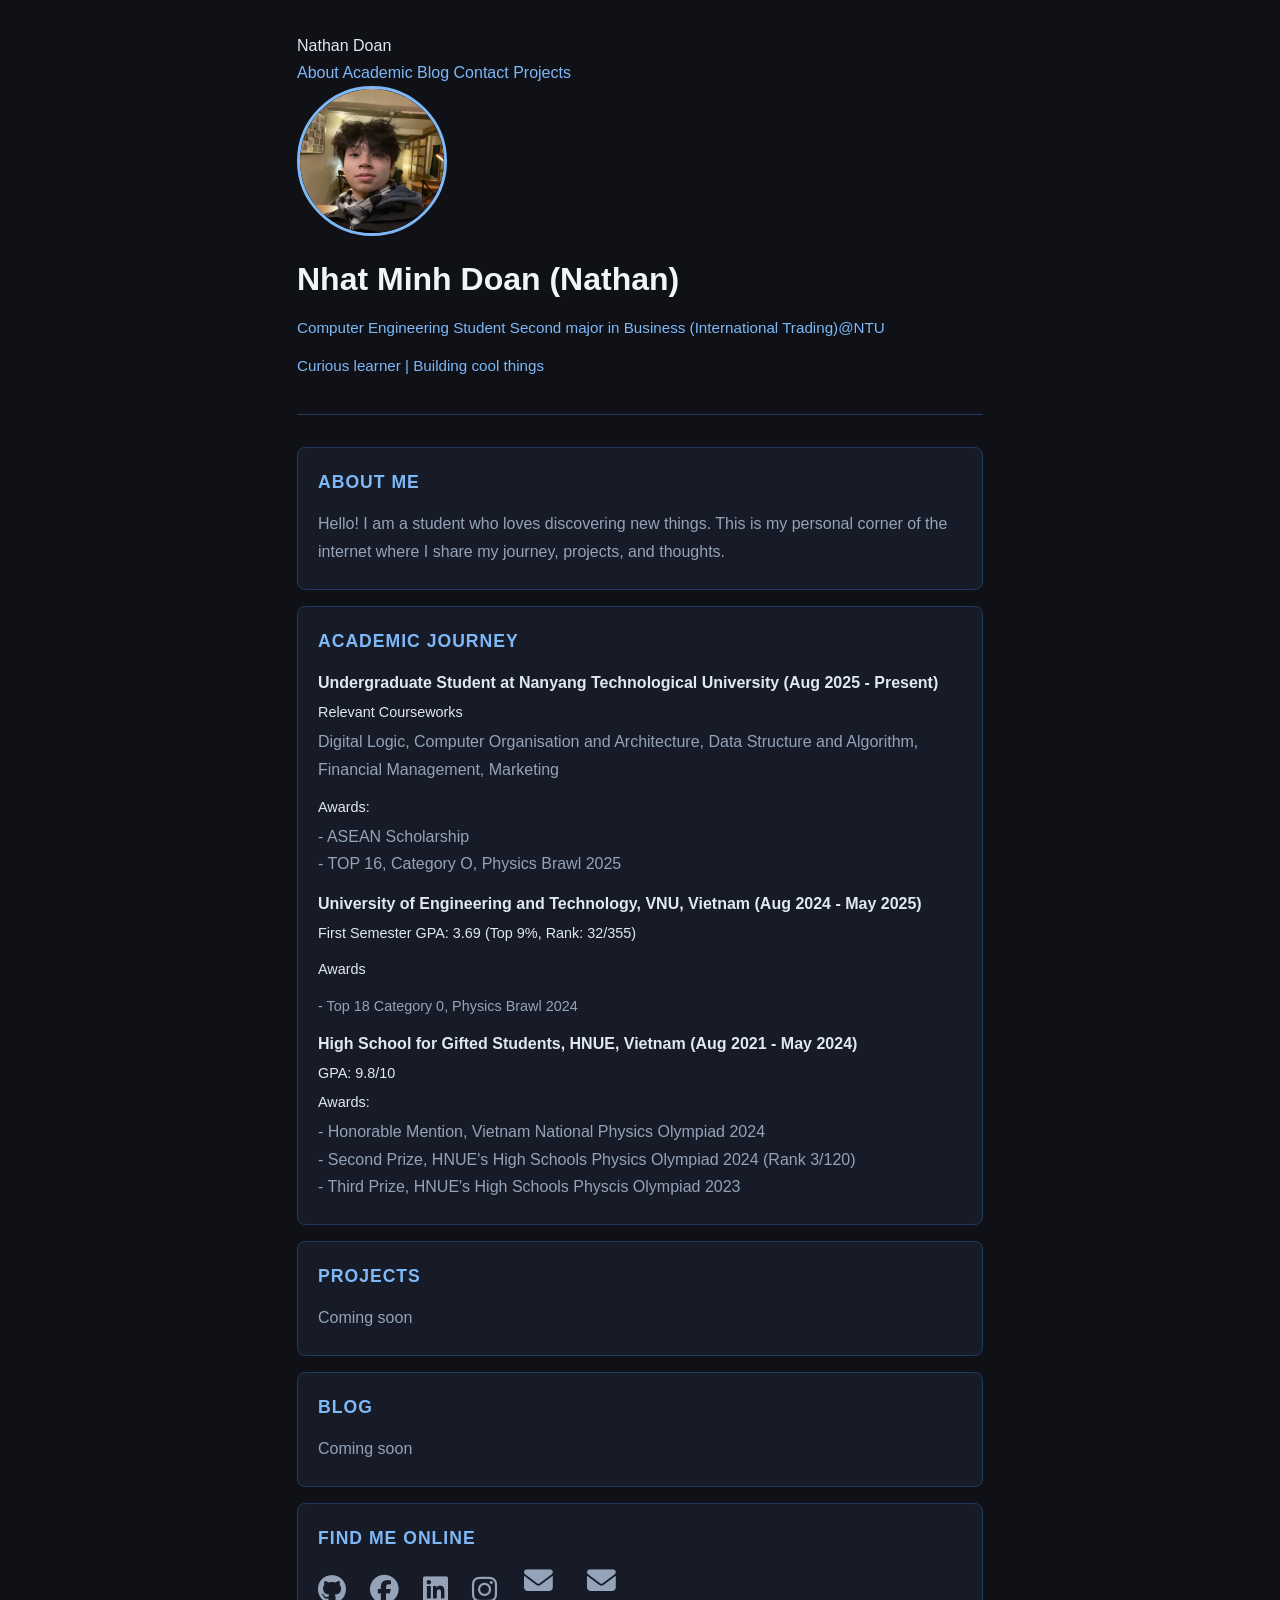
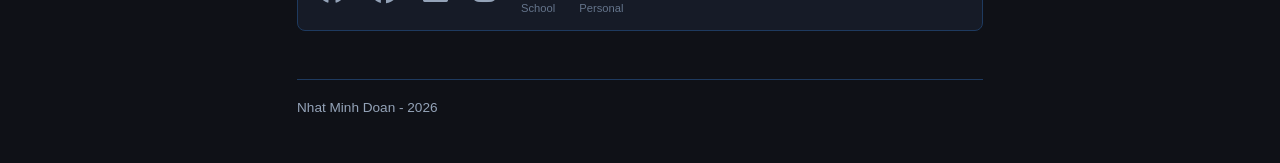
==== index.html @ 8ee415d2 "Update index.html" ====
<!DOCTYPE html>
<html lang="en">
  <head>
      <meta charset="UTF-8" />
      <meta name ="viewport" content="width=device-width, initial-scale=1.0" />
      <title>Nhat Minh Doan's Website</title>
      <link rel="stylesheet" href="style.css" />
      <link rel="stylesheet" href="https://cdnjs.cloudflare.com/ajax/libs/font-awesome/6.5.0/css/all.min.css" />
  </head>
  <body>
    <!-- NAVIGATION BAR -->
    <nav>
      <span class="nav-name">Nathan Doan</span>
      <div class="nav-links">
        <a href="#about">About</a>
        <a href="#academic">Academic</a>
        <a href="#blog">Blog</a>
        <a href="#contact">Contact</a>
        <a href="#projects">Projects</a>
        
      </div>
    </nav>
    <!--  HEADER: Name, tagline -->
    <header>
      <img src="images/photo.jpg" alt="Nhat Minh Doan" />
      <h1> Nhat Minh Doan (Nathan)</h1>
      <p> Computer Engineering Student Second major in Business (International Trading)@NTU</p>
      <p> Curious learner | Building cool things</p>
    </header>

    <section id = "about">
      <h2> About Me</h2>
      <p>
        Hello! I am a student who loves discovering new things. This is my personal corner of the internet where I share my journey, projects, and thoughts.
      </p>
    </section>

    <!-- ACADEMIC JOURNEY-->
    <section id = "academic">
      <h2> Academic Journey</h2>
      <h3> Undergraduate Student at Nanyang Technological University (Aug 2025 - Present)</h3>
      <h4> Relevant Courseworks </h4>
      <p>
        Digital Logic, Computer Organisation and Architecture, Data Structure and Algorithm,
          Financial Management, Marketing
      </p>
      <h4> Awards:</h4>
      <p>
        - ASEAN Scholarship<br>
        - TOP 16, Category O, Physics Brawl 2025<br>
      </p>
      
      <h3> University of Engineering and Technology, VNU, Vietnam (Aug 2024 - May 2025)</h3>
      <h4> First Semester GPA: 3.69 (Top 9%, Rank: 32/355) </p>
      <h4> Awards</p>
      <p>
        - Top 18 Category 0, Physics Brawl 2024 <br>
      </p>
      
      <h3> High School for Gifted Students, HNUE, Vietnam (Aug 2021 - May 2024)</h3>
      <h4> GPA: 9.8/10</h4>
      <h4> Awards: </h4>
        <p>
          - Honorable Mention, Vietnam National Physics Olympiad 2024 <br>
          - Second Prize, HNUE's High Schools Physics Olympiad 2024 (Rank 3/120) <br>
          - Third Prize, HNUE's High Schools Physcis Olympiad 2023 <br>
        </p>
    </section>

    <!-- PROJECTS -->
    <section id = "projects">
      <h2> PROJECTS</h2>
      <p> Coming soon</p>
    </section>

    <!-- BLOG -->
    <section id = "blog">
      <h2> Blog</h2>
      <p> Coming soon</p>
    </section>

    <!-- LINKS -->
    <section id="contact">
  <h2>Find Me Online</h2>
  <div class="social-links">
    <a href="https://github.com/nhatminhdoan221" target="_blank">
      <i class="fa-brands fa-github"></i>
    </a>
    <a href="https://facebook.com/Nhatminhdoan221" target="_blank">
      <i class="fa-brands fa-facebook"></i>
    </a>
    <a href="https://www.linkedin.com/in/nhat-minh-doan-7ab2b4227/" target="_blank">
      <i class="fa-brands fa-linkedin"></i>
    </a>
    <a href="https://www.instagram.com/yuiwup/" target="_blank">
      <i class="fa-brands fa-instagram"></i>
    </a>

    <!-- 👇 TWO EMAILS WITH LABELS -->
    <a href="mailto:nhatminh004@ntu.edu.sg" class="email-link">
      <i class="fa-solid fa-envelope"></i>
      <span>School</span>
    </a>
    <a href="mailto:doanminh2102@gmail.com" class="email-link">
      <i class="fa-solid fa-envelope"></i>
      <span>Personal</span>
    </a>
  </div>
</section>

    <!-- FOOTER -->
    <footer>
      <p> Nhat Minh Doan - 2026</p>
    </footer>
    
  </body>
</html>
---- style.css ----
/* ===== BASE ===== */
* {
  margin: 0;
  padding: 0;
  box-sizing: border-box;
}

/* ===== HEADINGS ===== */
h1 { font-size: 2rem; color: #f1f5f9; margin-bottom: 0.5rem; }
h2 { font-size: 1.1rem; color: #7eb8f7; text-transform: uppercase;
     letter-spacing: 1px; margin: 0.5rem 0 0.75rem; }
h3 { font-size: 1rem; color: #e2e8f0; margin-bottom: 0.25rem; }
h4 { font-size: 0.9rem; font-weight: 500; color: #e2e8f0; margin-bottom: 0.25rem; }

/* ===== PARAGRAPHS & LINKS ===== */
p { color: #94a3b8; margin-bottom: 0.75rem; }
a { color: #7eb8f7; text-decoration: none; }
a:hover { text-decoration: underline; }

/* ===== HEADER ===== */
header {
  border-bottom: 1px solid #1e3a5f;
  padding-bottom: 1.5rem;
  margin-bottom: 2rem;
}

header p { color: #7eb8f7; font-size: 0.95rem; }

/* ====== HEAD IMAGE */
header img {
  width: 150px;
  height: 150px;
  border-radius: 50%;
  object-fit: cover;
  border: 3px solid #7eb8f7;
  display: block;
  margin-bottom: 1rem;
}
body {
  background-color: #0f1117;
  color: #e2e8f0;
  font-family: 'Segoe UI', sans-serif;
  line-height: 1.7;
  padding: 2rem;
  max-width: 750px;
  margin: 0 auto;
}

/* ===== SOCIAL ICONS ===== */
.social-links {
  display: flex;
  gap: 1.5rem;
  margin-top: 0.5rem;
}

.social-links a {
  color: #94a3b8;
  font-size: 1.8rem;
  transition: color 0.2s, transform 0.2s;
}

.social-links a:hover {
  color: #7eb8f7;
  transform: translateY(-3px);
}
/* email with label */
.email-link {
  display: flex;
  flex-direction: column;
  align-items: center;
  gap: 4px;
}

.email-link span {
  font-size: 0.7rem;
  color: #64748b;
}

/* ===== SECTIONS ===== */
section {
  margin-bottom: 1rem;
  padding: 0.75rem 1.25rem;
  background: #161b27;
  border: 1px solid #1e3a5f;
  border-radius: 8px;
}

/* ===== FOOTER ===== */
footer {
  margin-top: 3rem;
  padding-top: 1rem;
  border-top: 1px solid #1e3a5f;
  font-size: 0.85rem;
  color: #475569;
}
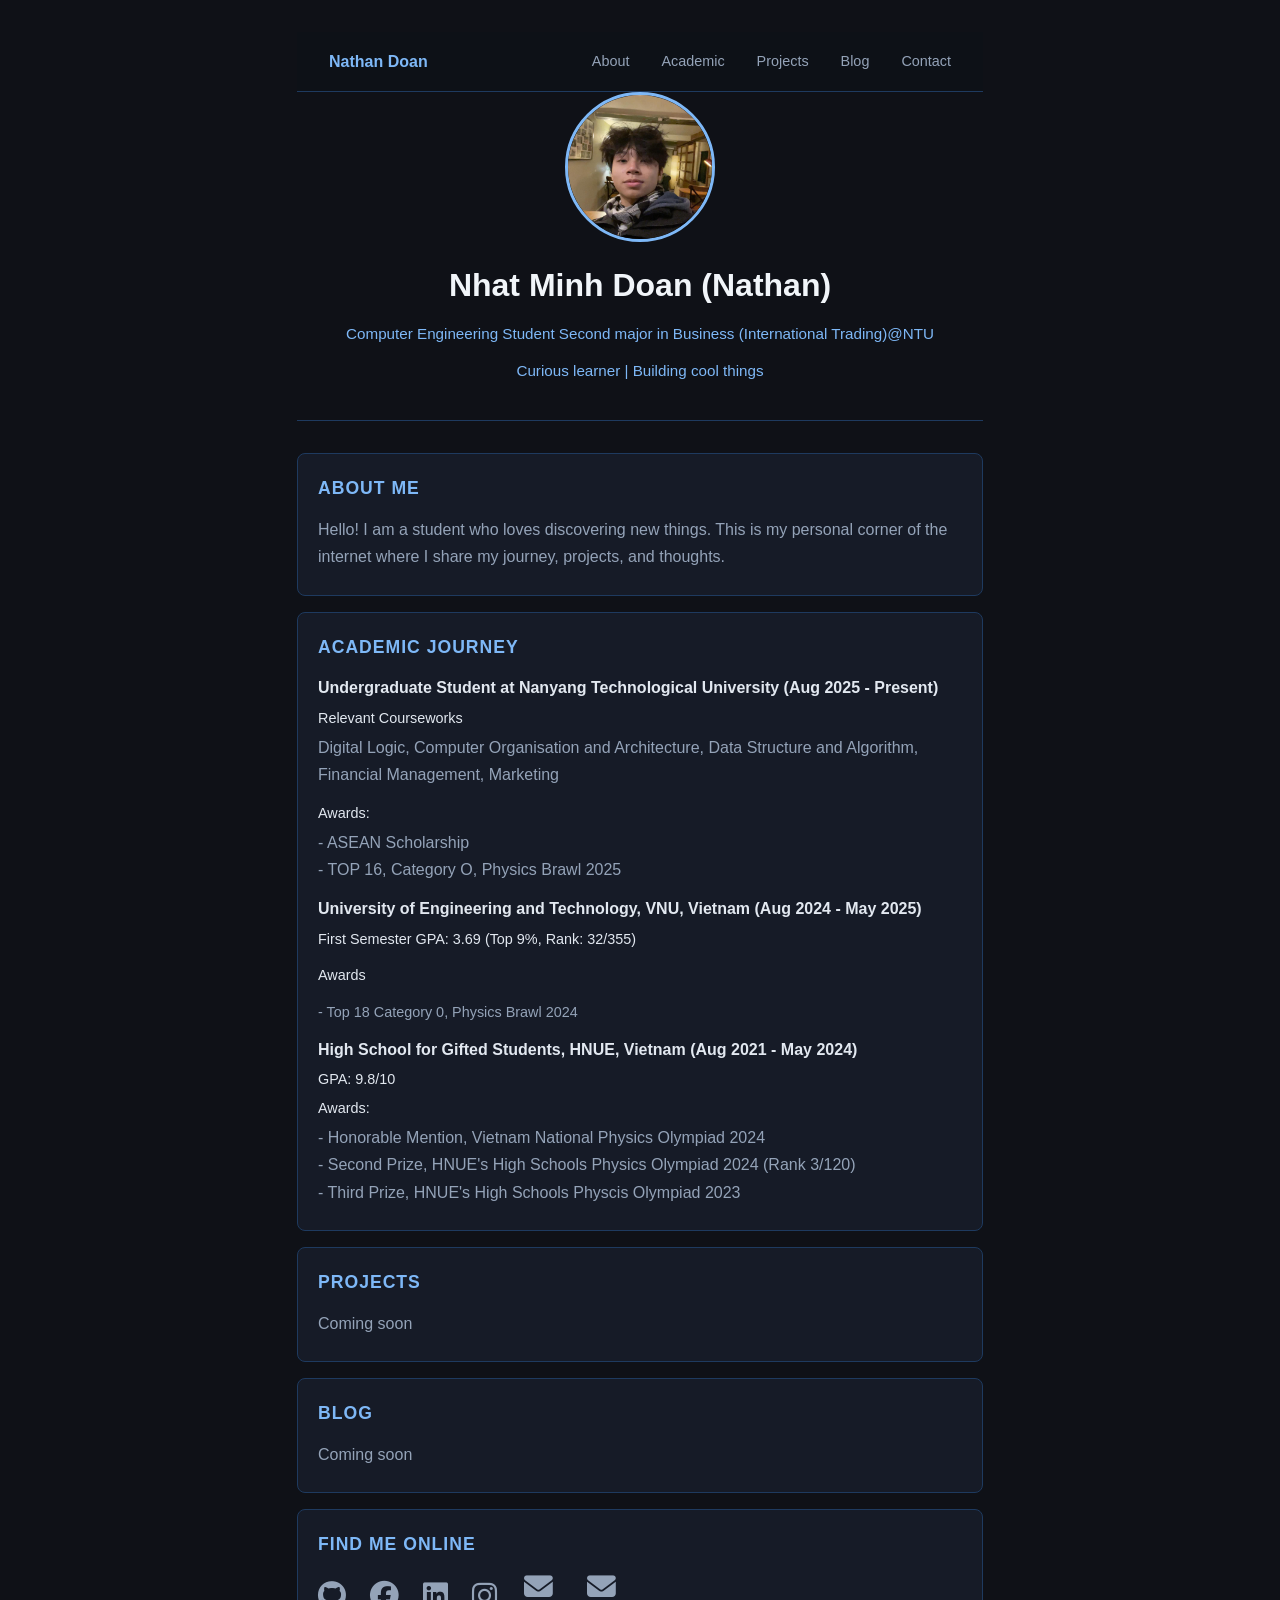
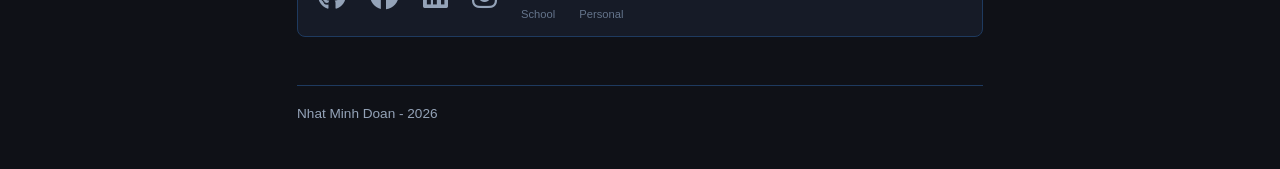
==== commit 2ad1e87a: "Update index.html" ====
--- a/index.html
+++ b/index.html
@@ -14,9 +14,9 @@
       <div class="nav-links">
         <a href="#about">About</a>
         <a href="#academic">Academic</a>
+        <a href="#projects">Projects</a>
         <a href="#blog">Blog</a>
         <a href="#contact">Contact</a>
-        <a href="#projects">Projects</a>
         
       </div>
     </nav>
--- a/style.css
+++ b/style.css
@@ -22,6 +22,10 @@
   border-bottom: 1px solid #1e3a5f;
   padding-bottom: 1.5rem;
   margin-bottom: 2rem;
+  text-align: center;
+  display: flex;
+  flex-direction: column;
+  align-items: center;
 }
 
 header p { color: #7eb8f7; font-size: 0.95rem; }
@@ -44,6 +48,43 @@
   padding: 2rem;
   max-width: 750px;
   margin: 0 auto;
+}
+/* ===== NAVBAR ===== */
+nav {
+  display: flex;
+  justify-content: space-between;
+  align-items: center;
+  padding: 1rem 2rem;
+  background-color: #0d1117;
+  border-bottom: 1px solid #1e3a5f;
+  position: sticky;
+  top: 0;
+  z-index: 100;
+  max-width: 750px;
+  margin: 0 auto;
+  width: 100%;
+}
+
+.nav-name {
+  font-size: 1rem;
+  font-weight: 600;
+  color: #7eb8f7;
+}
+
+.nav-links {
+  display: flex;
+  gap: 2rem;
+}
+
+.nav-links a {
+  color: #94a3b8;
+  font-size: 0.9rem;
+  text-decoration: none;
+  transition: color 0.2s;
+}
+
+.nav-links a:hover {
+  color: #7eb8f7;
 }
 
 /* ===== SOCIAL ICONS ===== */
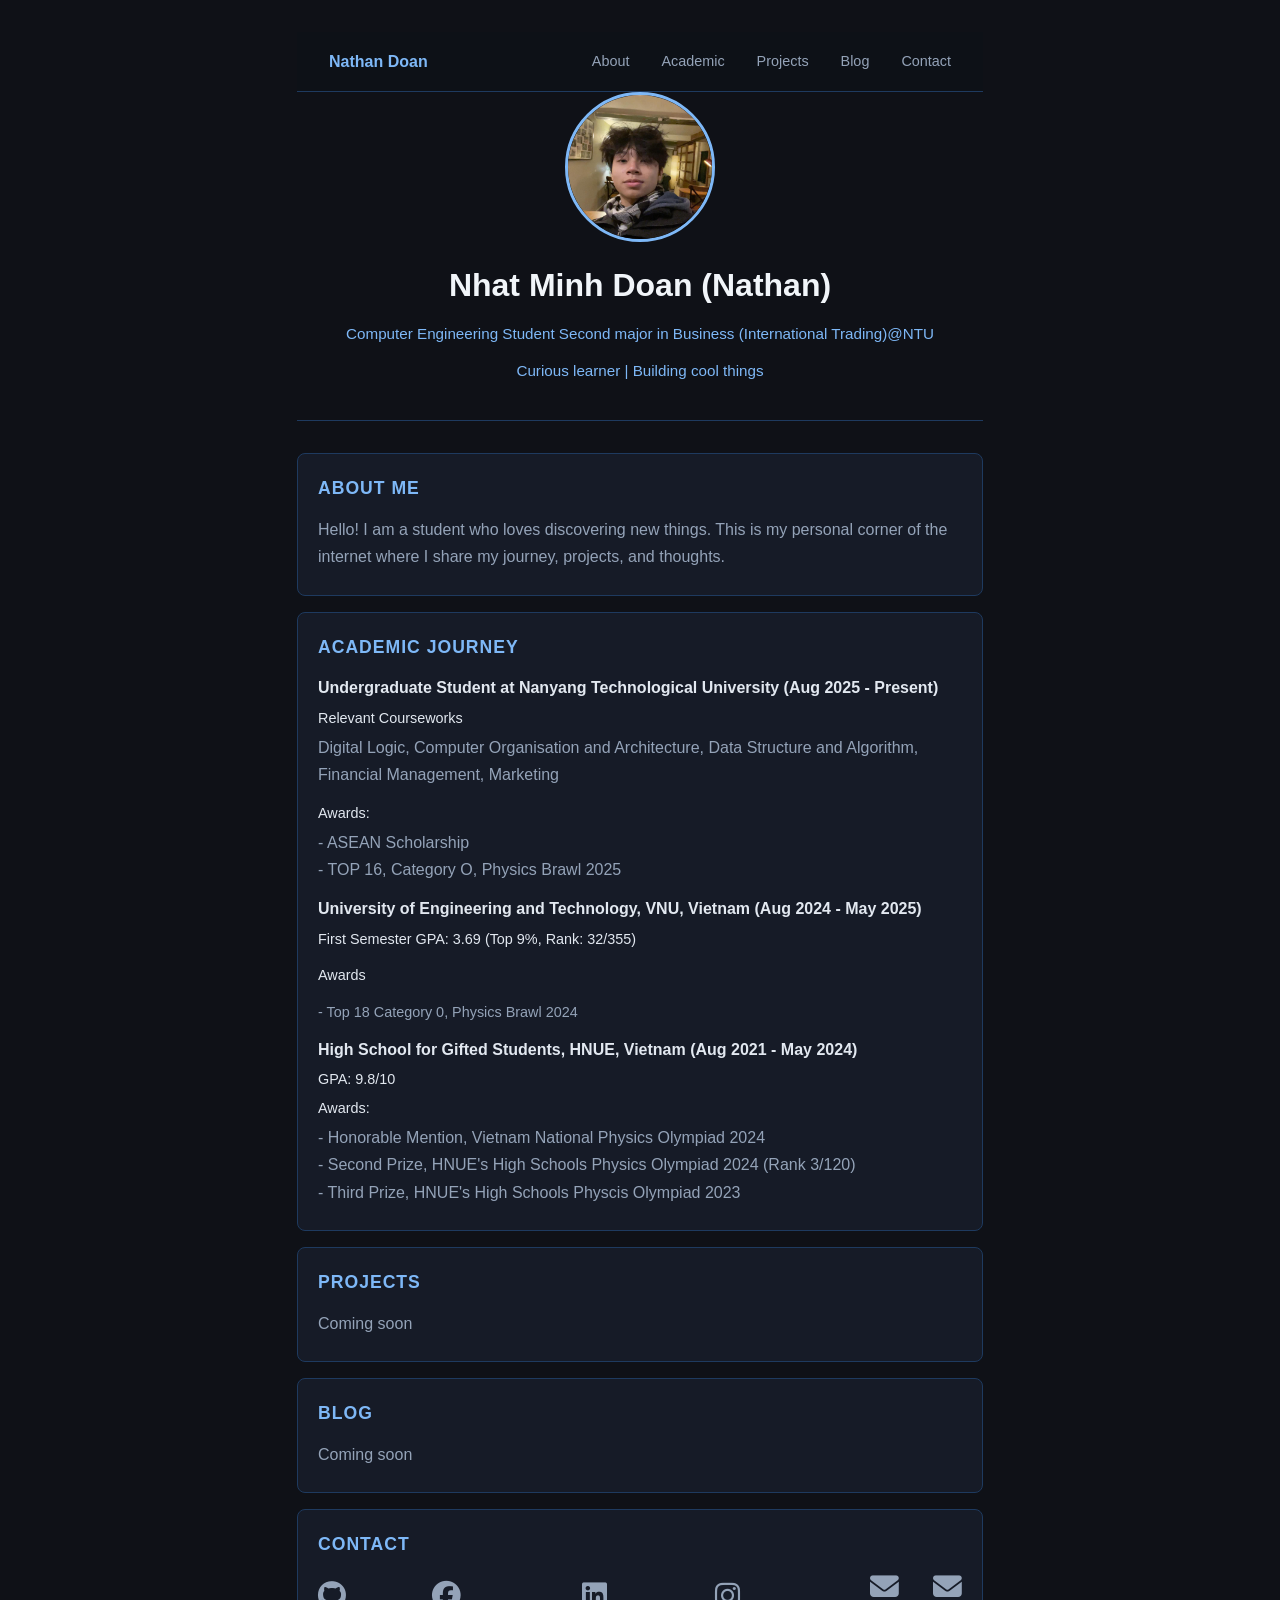
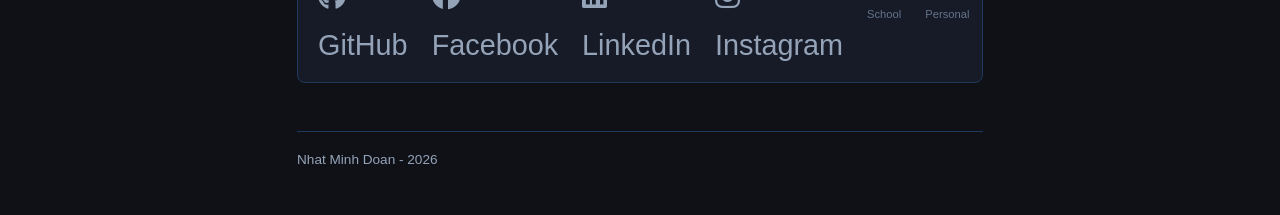
==== commit 7e1e1f40: "Update index.html" ====
--- a/index.html
+++ b/index.html
@@ -81,19 +81,23 @@
 
     <!-- LINKS -->
     <section id="contact">
-  <h2>Find Me Online</h2>
+  <h2>Contact</h2>
   <div class="social-links">
     <a href="https://github.com/nhatminhdoan221" target="_blank">
       <i class="fa-brands fa-github"></i>
+      <span>GitHub</span>
     </a>
     <a href="https://facebook.com/Nhatminhdoan221" target="_blank">
       <i class="fa-brands fa-facebook"></i>
+      <span>Facebook</span>
     </a>
     <a href="https://www.linkedin.com/in/nhat-minh-doan-7ab2b4227/" target="_blank">
       <i class="fa-brands fa-linkedin"></i>
+      <span>LinkedIn</span>
     </a>
     <a href="https://www.instagram.com/yuiwup/" target="_blank">
       <i class="fa-brands fa-instagram"></i>
+      <span>Instagram</span>
     </a>
 
     <!-- 👇 TWO EMAILS WITH LABELS -->
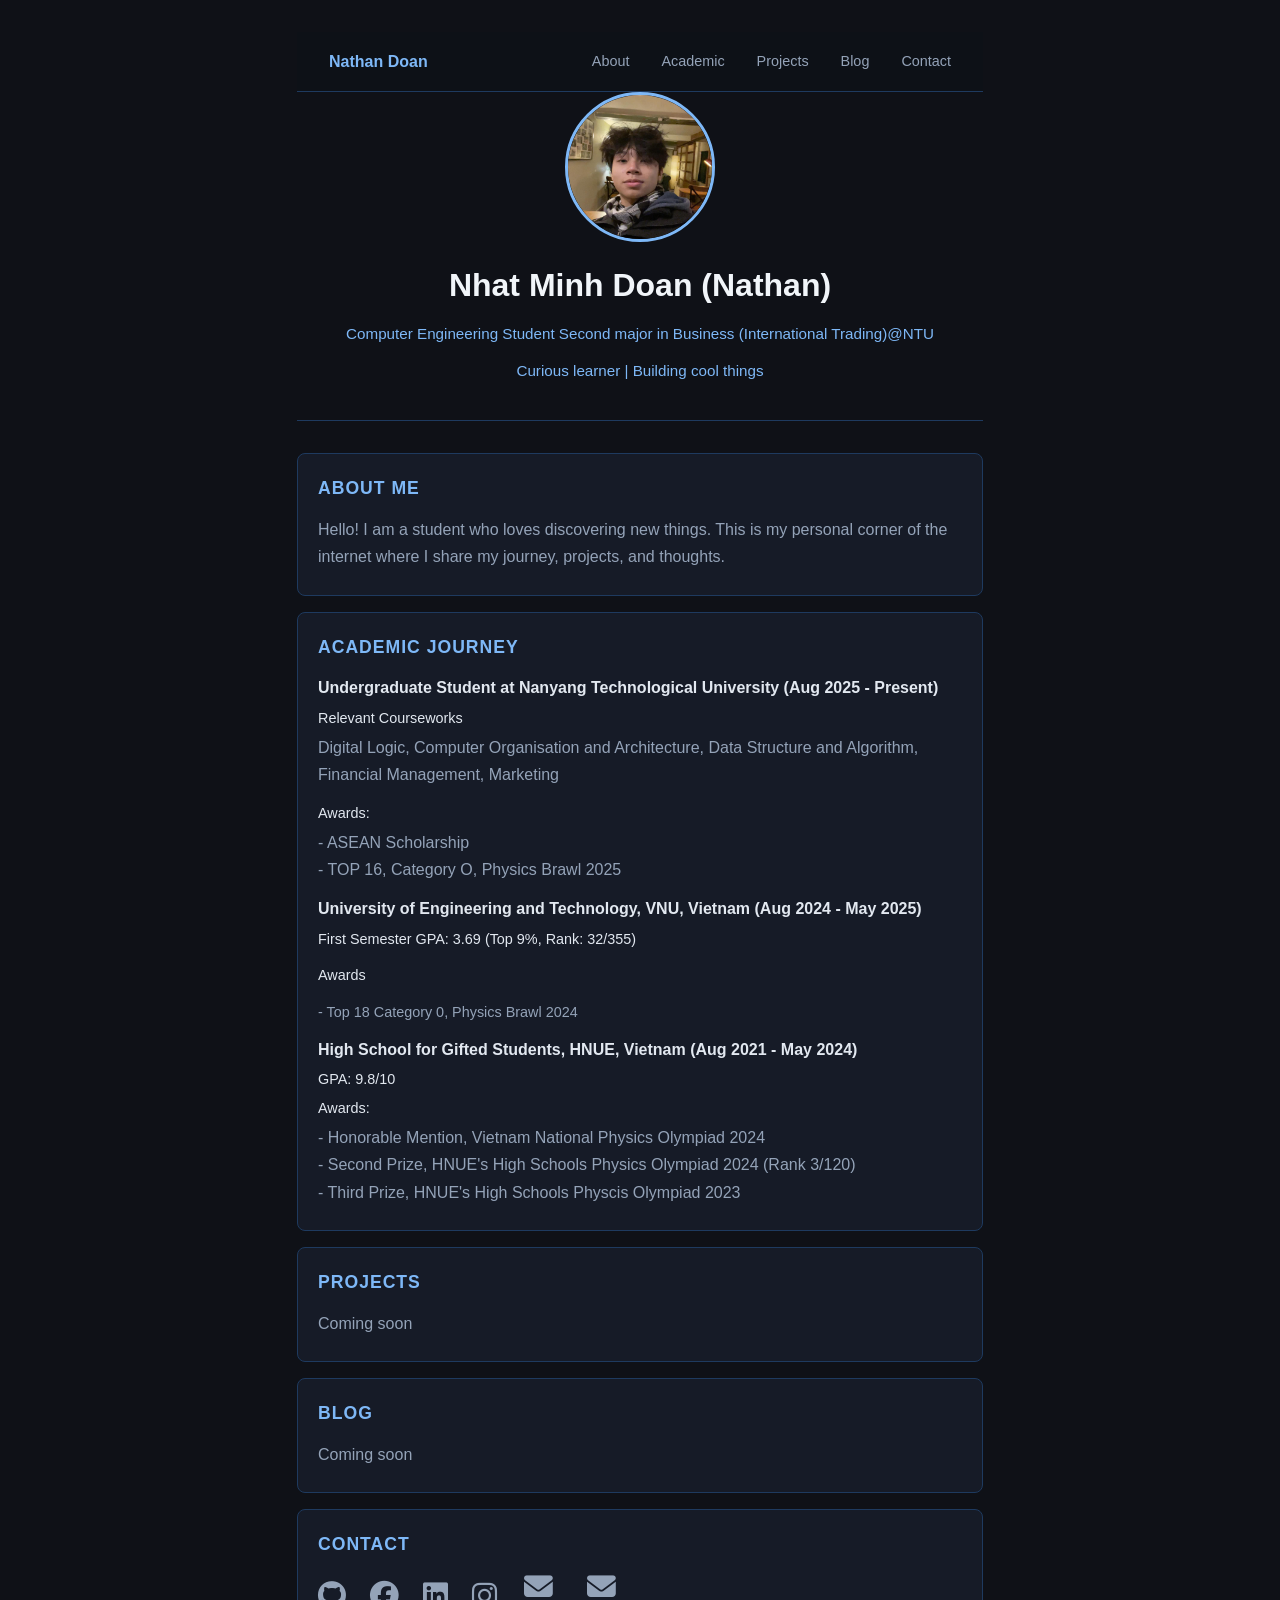
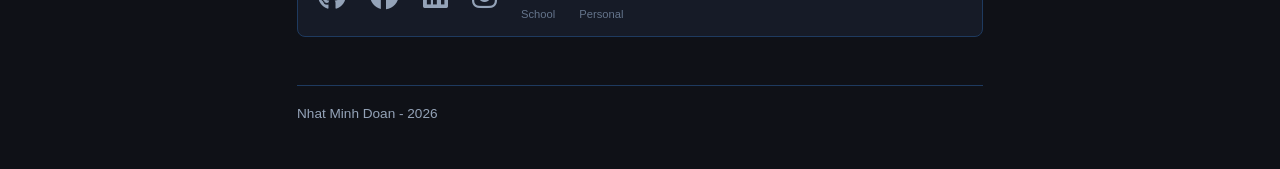
==== commit ef770476: "Update index.html" ====
--- a/index.html
+++ b/index.html
@@ -85,19 +85,19 @@
   <div class="social-links">
     <a href="https://github.com/nhatminhdoan221" target="_blank">
       <i class="fa-brands fa-github"></i>
-      <span>GitHub</span>
+      
     </a>
     <a href="https://facebook.com/Nhatminhdoan221" target="_blank">
       <i class="fa-brands fa-facebook"></i>
-      <span>Facebook</span>
+      
     </a>
     <a href="https://www.linkedin.com/in/nhat-minh-doan-7ab2b4227/" target="_blank">
       <i class="fa-brands fa-linkedin"></i>
-      <span>LinkedIn</span>
+      
     </a>
     <a href="https://www.instagram.com/yuiwup/" target="_blank">
       <i class="fa-brands fa-instagram"></i>
-      <span>Instagram</span>
+      
     </a>
 
     <!-- 👇 TWO EMAILS WITH LABELS -->
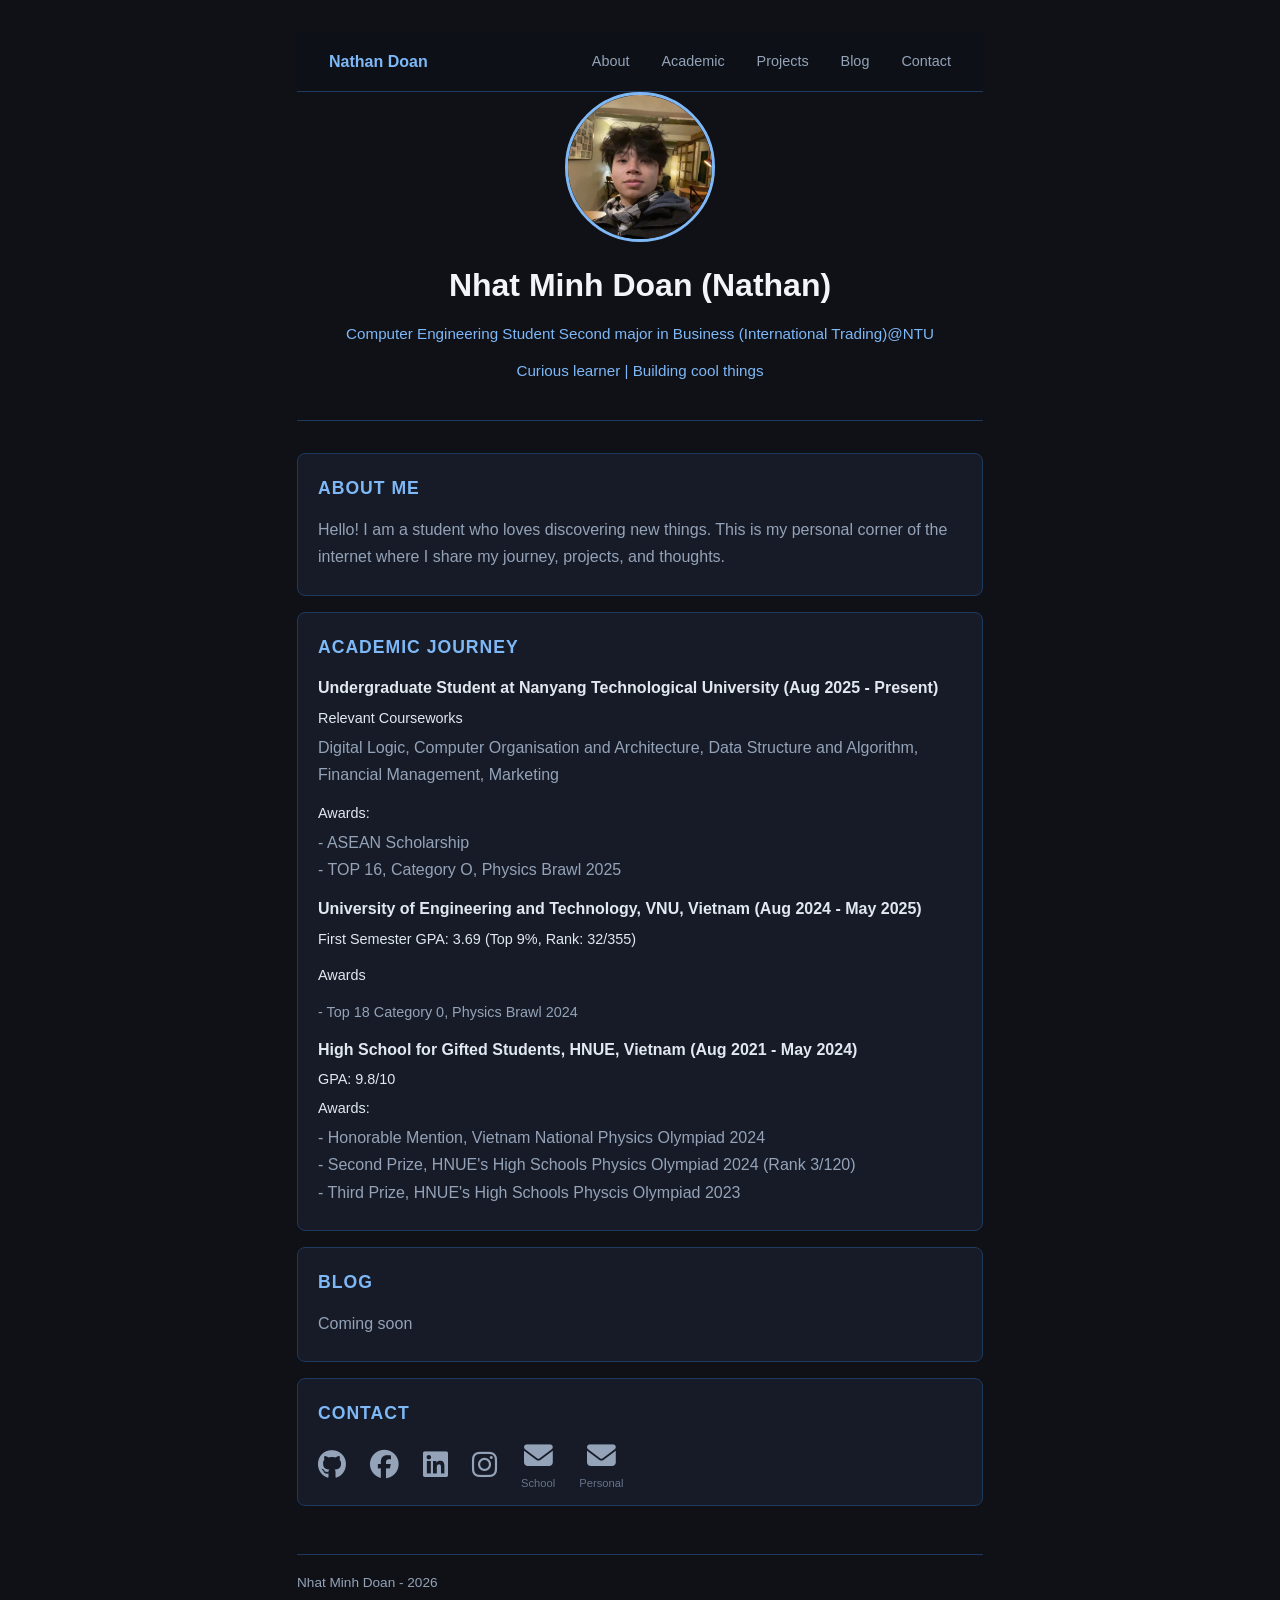
==== commit d8e38079: "Update index.html" ====
--- a/index.html
+++ b/index.html
@@ -14,7 +14,7 @@
       <div class="nav-links">
         <a href="#about">About</a>
         <a href="#academic">Academic</a>
-        <a href="#projects">Projects</a>
+        <a href="#projects.html">Projects</a>
         <a href="#blog">Blog</a>
         <a href="#contact">Contact</a>
         
@@ -68,10 +68,7 @@
     </section>
 
     <!-- PROJECTS -->
-    <section id = "projects">
-      <h2> PROJECTS</h2>
-      <p> Coming soon</p>
-    </section>
+
 
     <!-- BLOG -->
     <section id = "blog">
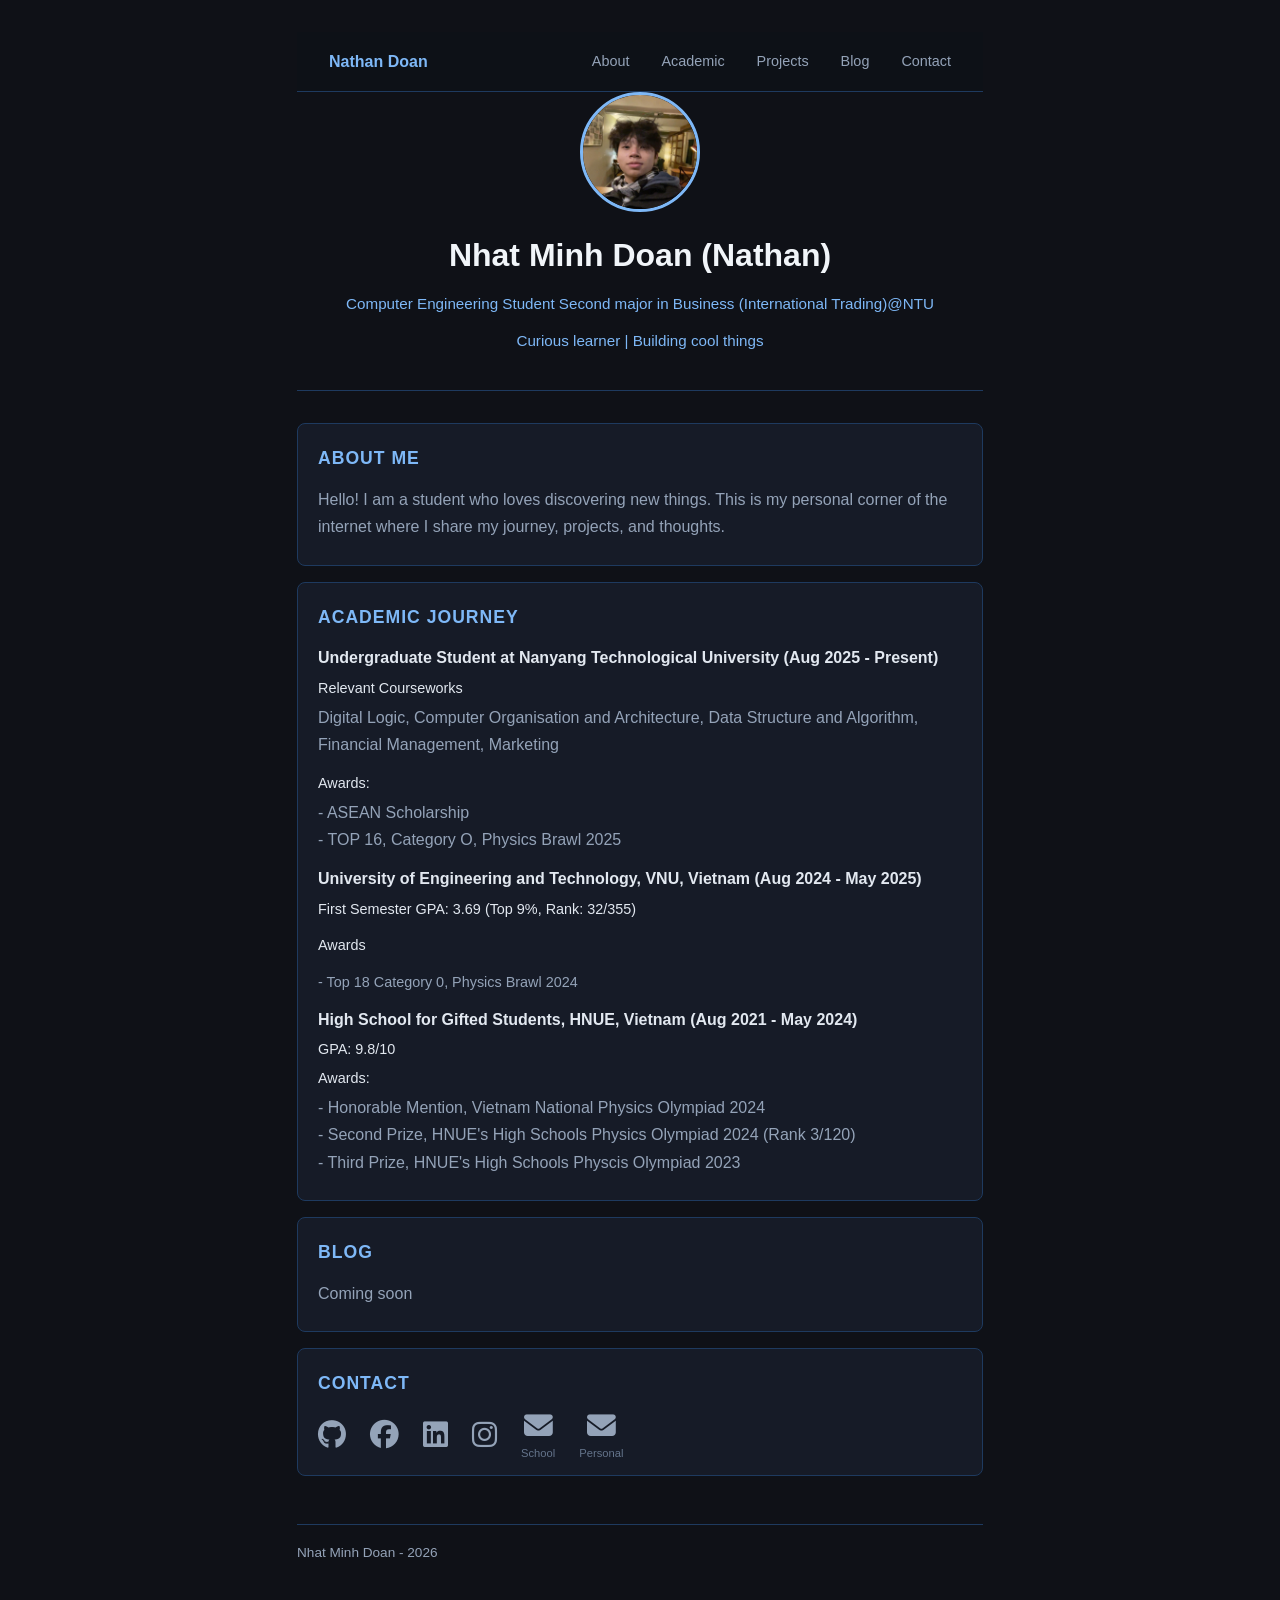
==== commit ef608966: "Update index.html" ====
--- a/index.html
+++ b/index.html
@@ -14,7 +14,7 @@
       <div class="nav-links">
         <a href="#about">About</a>
         <a href="#academic">Academic</a>
-        <a href="#projects.html">Projects</a>
+        <a href="projects.html">Projects</a>
         <a href="#blog">Blog</a>
         <a href="#contact">Contact</a>
         
--- a/style.css
+++ b/style.css
@@ -32,8 +32,8 @@
 
 /* ====== HEAD IMAGE */
 header img {
-  width: 150px;
-  height: 150px;
+  width: 120px;
+  height: 120px;
   border-radius: 50%;
   object-fit: cover;
   border: 3px solid #7eb8f7;
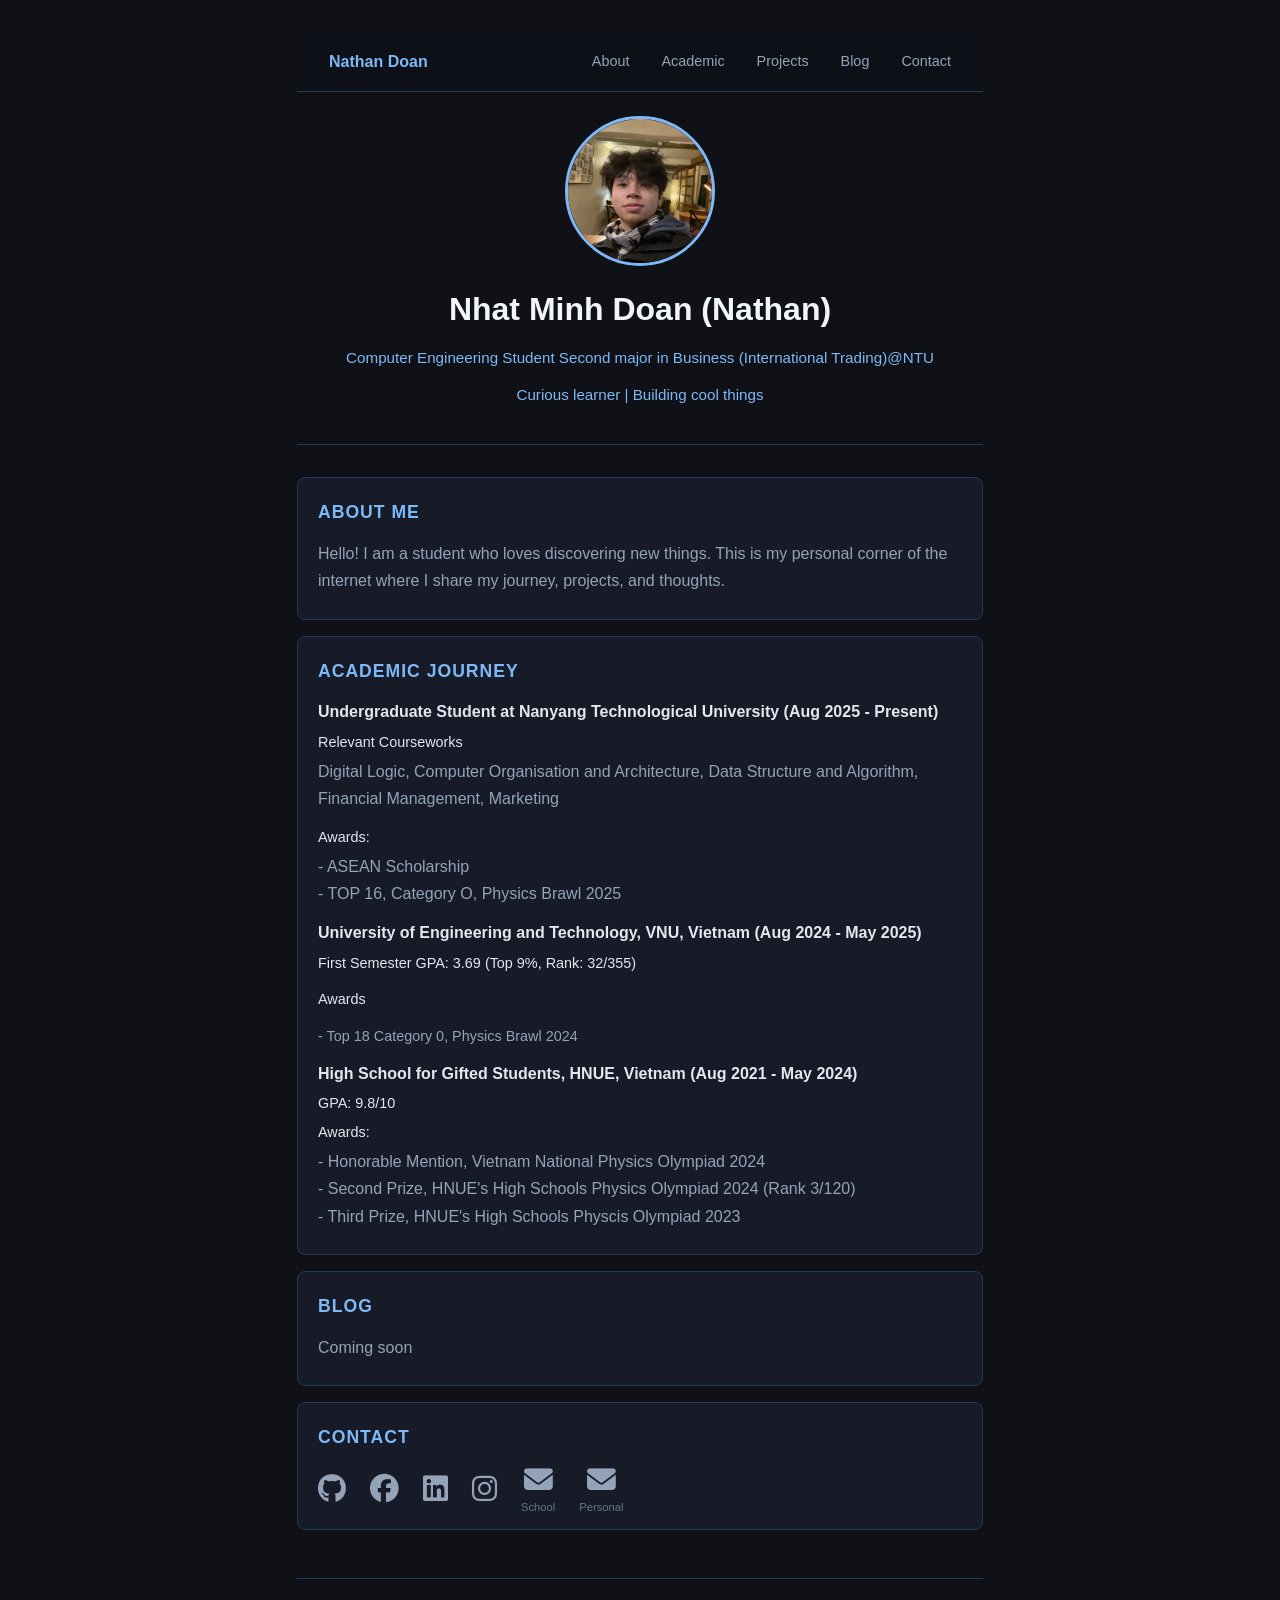
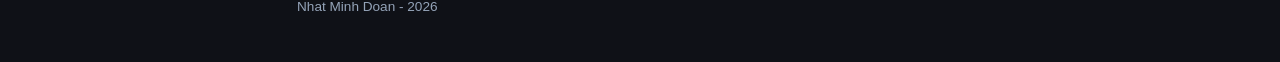
==== commit 417cfe7a: "Update index.html" ====
--- a/index.html
+++ b/index.html
@@ -14,7 +14,7 @@
       <div class="nav-links">
         <a href="#about">About</a>
         <a href="#academic">Academic</a>
-        <a href="projects.html">Projects</a>
+        <a href="projects/projects.html">Projects</a>
         <a href="#blog">Blog</a>
         <a href="#contact">Contact</a>
         
--- a/style.css
+++ b/style.css
@@ -32,13 +32,14 @@
 
 /* ====== HEAD IMAGE */
 header img {
-  width: 120px;
-  height: 120px;
+  width: 150px;
+  height: 150px;
   border-radius: 50%;
   object-fit: cover;
   border: 3px solid #7eb8f7;
   display: block;
   margin-bottom: 1rem;
+  margin-top: 1.5rem
 }
 body {
   background-color: #0f1117;
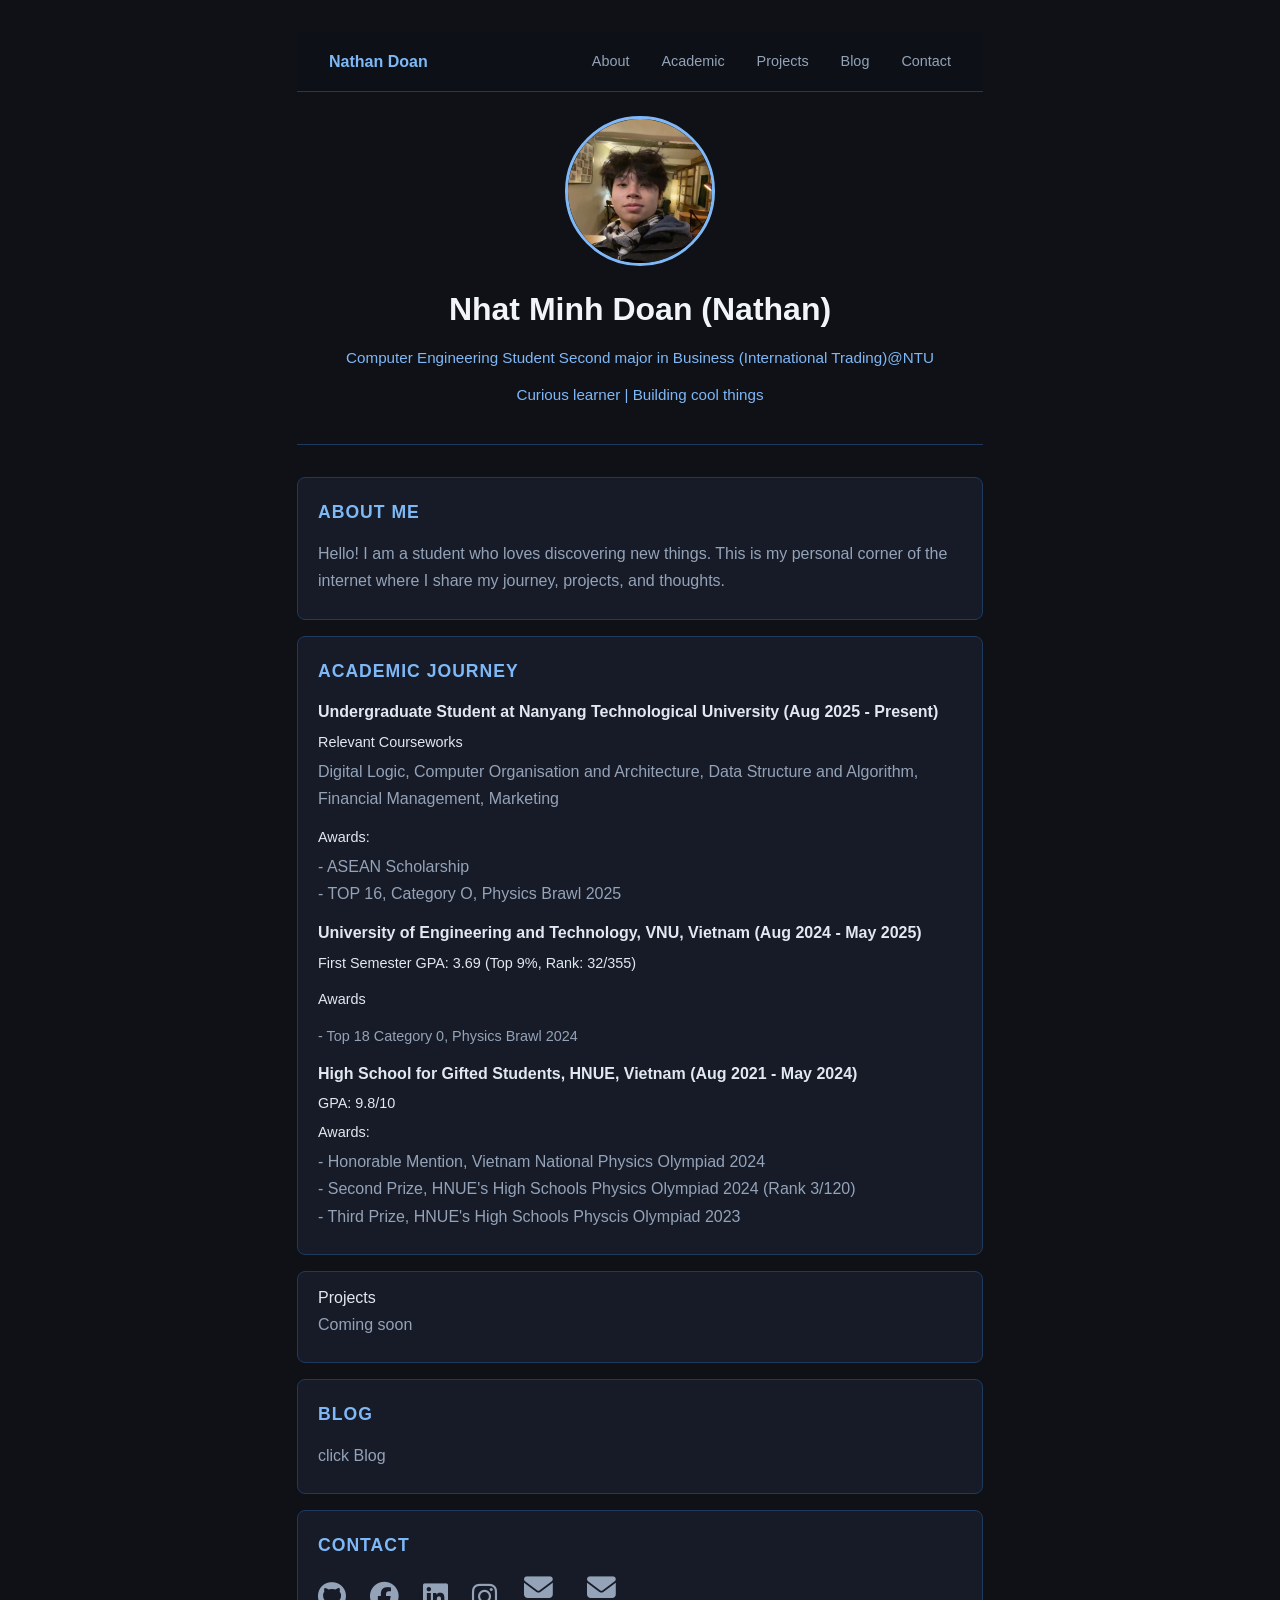
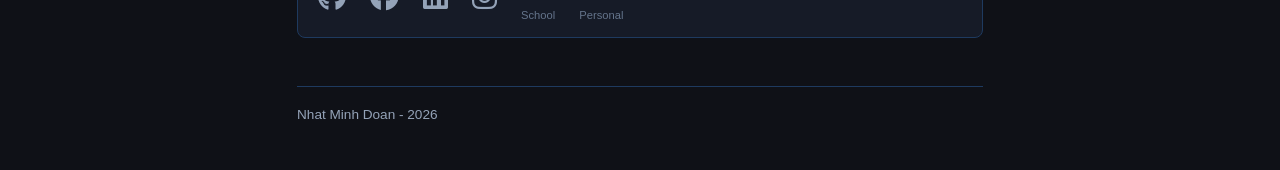
==== commit afc63bf3: "Update index.html" ====
--- a/index.html
+++ b/index.html
@@ -15,7 +15,7 @@
         <a href="#about">About</a>
         <a href="#academic">Academic</a>
         <a href="projects/projects.html">Projects</a>
-        <a href="#blog">Blog</a>
+        <a href="blog/blog.html">Blog</a>
         <a href="#contact">Contact</a>
         
       </div>
@@ -68,12 +68,16 @@
     </section>
 
     <!-- PROJECTS -->
+    <section id = "projects'>
+      <h2> <a href="projects/projects.html">Projects</a></h2>
+      <p> Coming soon</p>
+    </section>
 
 
     <!-- BLOG -->
     <section id = "blog">
-      <h2> Blog</h2>
-      <p> Coming soon</p>
+      <h2> <a href="blog/blog.html">Blog</a></h2>
+      <p> click Blog</p>
     </section>
 
     <!-- LINKS -->
